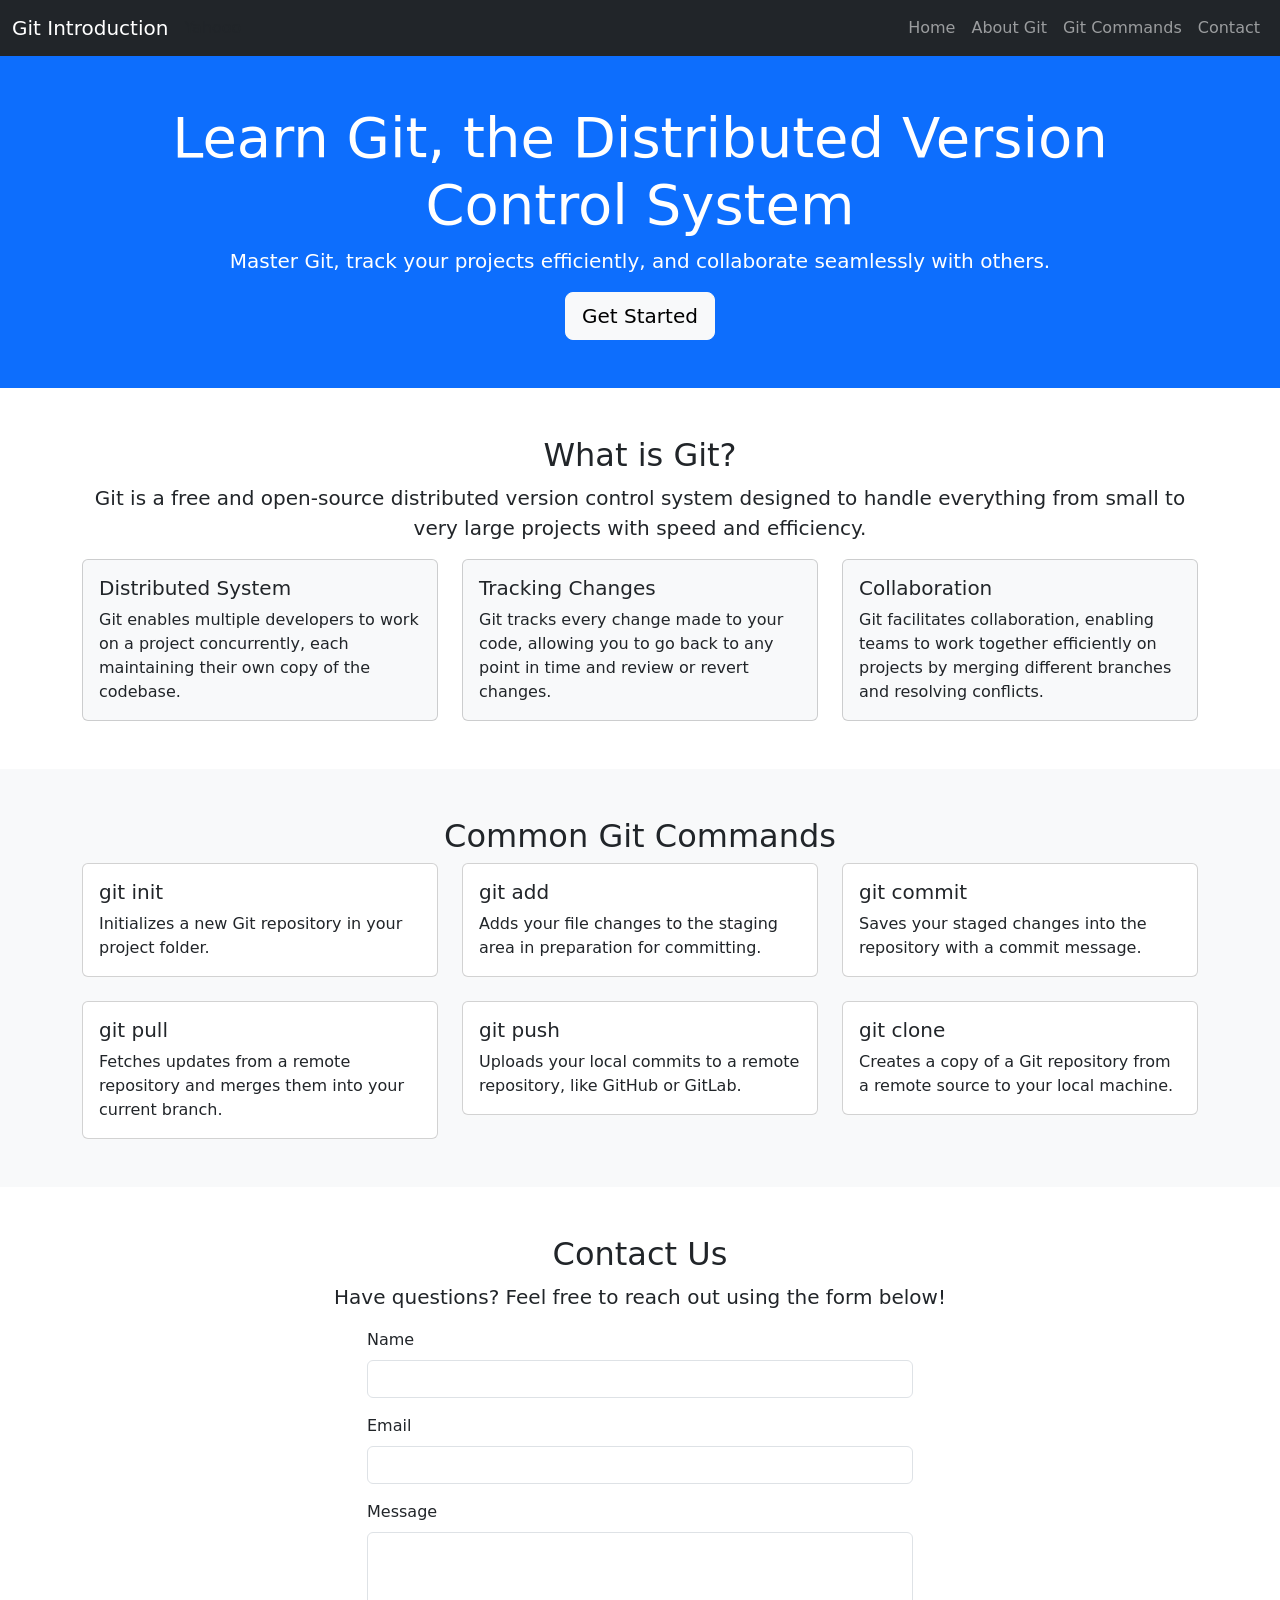
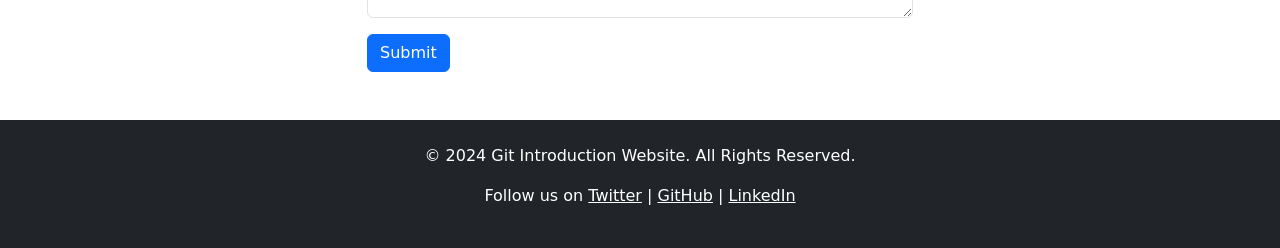
==== index.html @ 1ef81ea2 "Adjust new line" ====
<!DOCTYPE html>
<html lang="en">
<head>
    <meta charset="UTF-8">
    <meta name="viewport" content="width=device-width, initial-scale=1.0">
    <title>Git Introduction</title>
    <!-- Bootstrap CSS -->
    <link href="https://cdn.jsdelivr.net/npm/bootstrap@5.3.0-alpha1/dist/css/bootstrap.min.css" rel="stylesheet">
</head>
<body>
    <!-- Navbar -->
    <nav class="navbar navbar-expand-lg navbar-dark bg-dark">
        <div class="container-fluid">
            <a class="navbar-brand" href="#">Git Introduction</a>
            <a>Yahooo</a>
            <button class="navbar-toggler" type="button" data-bs-toggle="collapse" data-bs-target="#navbarNav" aria-controls="navbarNav" aria-expanded="false" aria-label="Toggle navigation">
                <span class="navbar-toggler-icon"></span>
            </button>
            <div class="collapse navbar-collapse" id="navbarNav">
                <ul class="navbar-nav ms-auto">
                    <li class="nav-item">
                        <a class="nav-link" href="#home">Home</a>
                    </li>
                    <li class="nav-item">
                        <a class="nav-link" href="#about">About Git</a>
                    </li>
                    <li class="nav-item">
                        <a class="nav-link" href="#commands">Git Commands</a>
                    </li>
                    <li class="nav-item">
                        <a class="nav-link" href="#contact">Contact</a>
                    </li>
                </ul>
            </div>
        </div>
    </nav>

    <!-- Hero Section -->
    <section id="home" class="bg-primary text-white text-center p-5">
        <div class="container">
            <h1 class="display-4">Learn Git, the Distributed Version Control System</h1>
            <p class="lead">Master Git, track your projects efficiently, and collaborate seamlessly with others.</p>
            <a href="#about" class="btn btn-light btn-lg">Get Started</a>
        </div>
    </section>

    <!-- About Git Section -->
    <section id="about" class="p-5">
        <div class="container">
            <h2 class="text-center">What is Git?</h2>
            <p class="lead text-center">Git is a free and open-source distributed version control system designed to handle everything from small to very large projects with speed and efficiency.</p>
            <div class="row">
                <div class="col-md-4">
                    <div class="card bg-light">
                        <div class="card-body">
                            <h5 class="card-title">Distributed System</h5>
                            <p class="card-text">Git enables multiple developers to work on a project concurrently, each maintaining their own copy of the codebase.</p>
                        </div>
                    </div>
                </div>
                <div class="col-md-4">
                    <div class="card bg-light">
                        <div class="card-body">
                            <h5 class="card-title">Tracking Changes</h5>
                            <p class="card-text">Git tracks every change made to your code, allowing you to go back to any point in time and review or revert changes.</p>
                        </div>
                    </div>
                </div>
                <div class="col-md-4">
                    <div class="card bg-light">
                        <div class="card-body">
                            <h5 class="card-title">Collaboration</h5>
                            <p class="card-text">Git facilitates collaboration, enabling teams to work together efficiently on projects by merging different branches and resolving conflicts.</p>
                        </div>
                    </div>
                </div>
            </div>
        </div>
    </section>

    <!-- Git Commands Section -->
    <section id="commands" class="bg-light p-5">
        <div class="container">
            <h2 class="text-center">Common Git Commands</h2>
            <div class="row">
                <div class="col-md-4">
                    <div class="card bg-white">
                        <div class="card-body">
                            <h5 class="card-title">git init</h5>
                            <p class="card-text">Initializes a new Git repository in your project folder.</p>
                        </div>
                    </div>
                </div>
                <div class="col-md-4">
                    <div class="card bg-white">
                        <div class="card-body">
                            <h5 class="card-title">git add</h5>
                            <p class="card-text">Adds your file changes to the staging area in preparation for committing.</p>
                        </div>
                    </div>
                </div>
                <div class="col-md-4">
                    <div class="card bg-white">
                        <div class="card-body">
                            <h5 class="card-title">git commit</h5>
                            <p class="card-text">Saves your staged changes into the repository with a commit message.</p>
                        </div>
                    </div>
                </div>
                <div class="col-md-4">
                    <div class="card bg-white mt-4">
                        <div class="card-body">
                            <h5 class="card-title">git pull</h5>
                            <p class="card-text">Fetches updates from a remote repository and merges them into your current branch.</p>
                        </div>
                    </div>
                </div>
                <div class="col-md-4">
                    <div class="card bg-white mt-4">
                        <div class="card-body">
                            <h5 class="card-title">git push</h5>
                            <p class="card-text">Uploads your local commits to a remote repository, like GitHub or GitLab.</p>
                        </div>
                    </div>
                </div>
                <div class="col-md-4">
                    <div class="card bg-white mt-4">
                        <div class="card-body">
                            <h5 class="card-title">git clone</h5>
                            <p class="card-text">Creates a copy of a Git repository from a remote source to your local machine.</p>
                        </div>
                    </div>
                </div>
            </div>
        </div>
    </section>

    <!-- Contact Section -->
    <section id="contact" class="p-5">
        <div class="container">
            <h2 class="text-center">Contact Us</h2>
            <p class="lead text-center">Have questions? Feel free to reach out using the form below!</p>
            <div class="row justify-content-center">
                <div class="col-md-6">
                    <form onsubmit="submitForm(event)">
                        <div class="mb-3">
                            <label for="name" class="form-label">Name</label>
                            <input type="text" class="form-control" id="name" required>
                        </div>
                        <div class="mb-3">
                            <label for="email" class="form-label">Email</label>
                            <input type="email" class="form-control" id="email" required>
                        </div>
                        <div class="mb-3">
                            <label for="message" class="form-label">Message</label>
                            <textarea class="form-control" id="message" rows="3" required></textarea>
                        </div>
                        <button type="submit" class="btn btn-primary">Submit</button>
                    </form>
                </div>
            </div>
        </div>
    </section>

    <!-- Footer -->
    <footer class="bg-dark text-white text-center p-4">
        <p>&copy; 2024 Git Introduction Website. All Rights Reserved.</p>
        <p>Follow us on 
            <a href="https://twitter.com" class="text-white">Twitter</a> | 
            <a href="https://github.com" class="text-white">GitHub</a> | 
            <a href="https://linkedin.com" class="text-white">LinkedIn</a>
        </p>
    </footer>

    <!-- Bootstrap JS and dependencies -->
    <script src="https://cdn.jsdelivr.net/npm/bootstrap@5.3.0-alpha1/dist/js/bootstrap.bundle.min.js"></script>
    <script>
        function submitForm(event) {
            event.preventDefault();
            const name = document.getElementById("name").value;
            const email = document.getElementById("email").value;
            const message = document.getElementById("message").value;

            if (name && email && message) {
                alert("Thank you, " + name + "! Your message has been received.");
                document.querySelector("form").reset();
            } else {
                alert("Please fill out all fields.");
            }
        }
    </script>
</body>
</html>
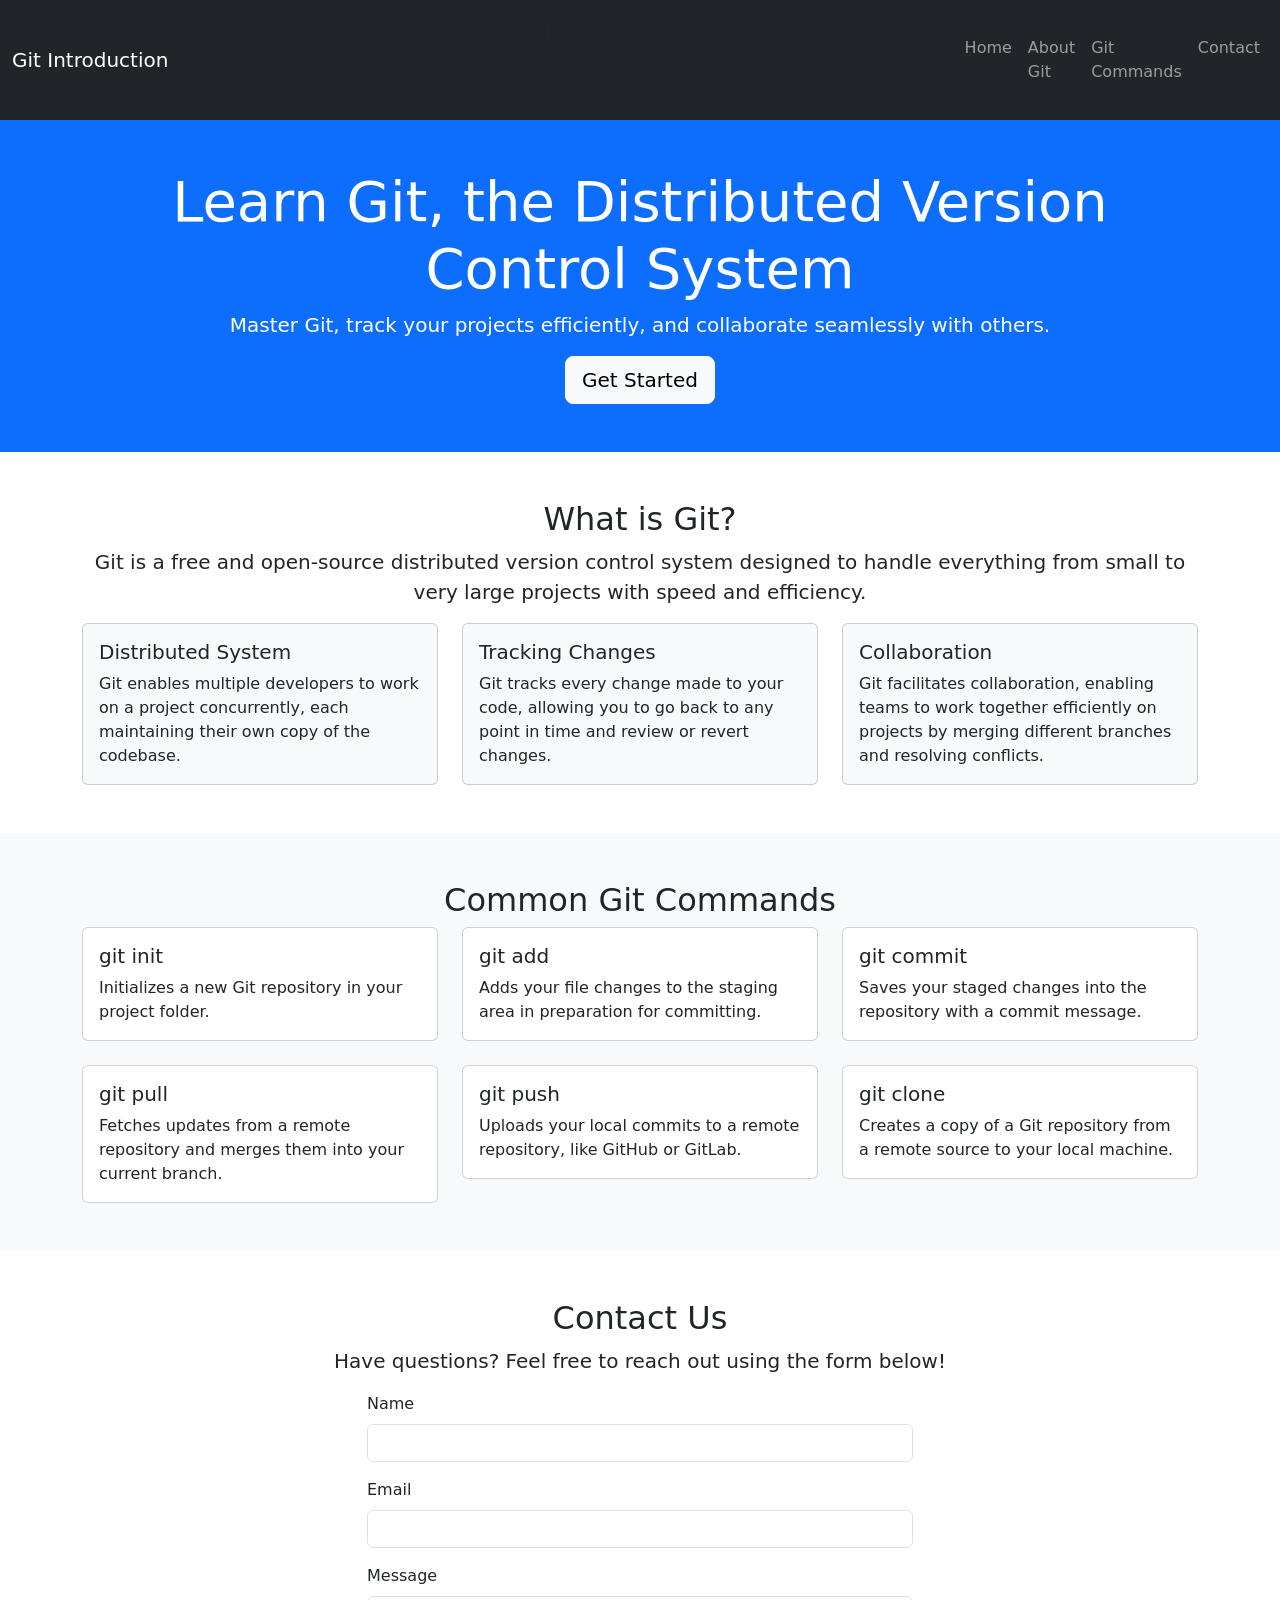
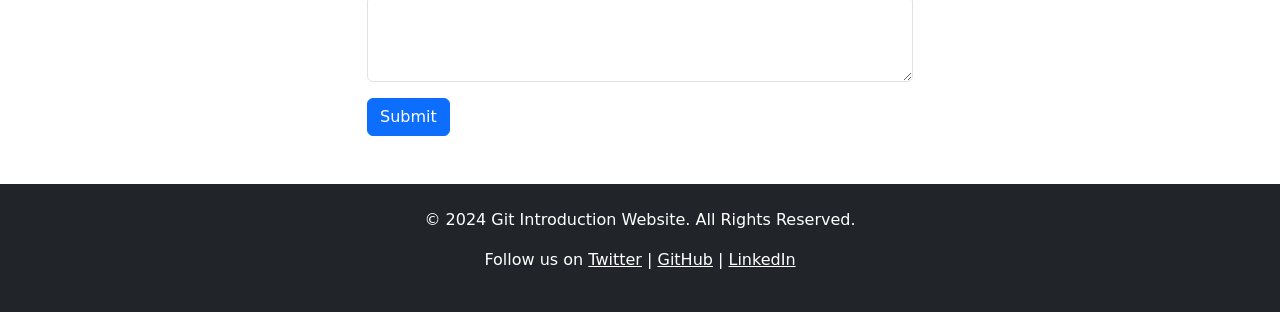
==== commit 5ae899a0: "Resolved Conflict" ====
--- a/index.html
+++ b/index.html
@@ -12,7 +12,11 @@
     <nav class="navbar navbar-expand-lg navbar-dark bg-dark">
         <div class="container-fluid">
             <a class="navbar-brand" href="#">Git Introduction</a>
+<<<<<<< HEAD
             <a>Yahooo</a>
+=======
+            <h1>This line created in branch main</h1>
+>>>>>>> main
             <button class="navbar-toggler" type="button" data-bs-toggle="collapse" data-bs-target="#navbarNav" aria-controls="navbarNav" aria-expanded="false" aria-label="Toggle navigation">
                 <span class="navbar-toggler-icon"></span>
             </button>
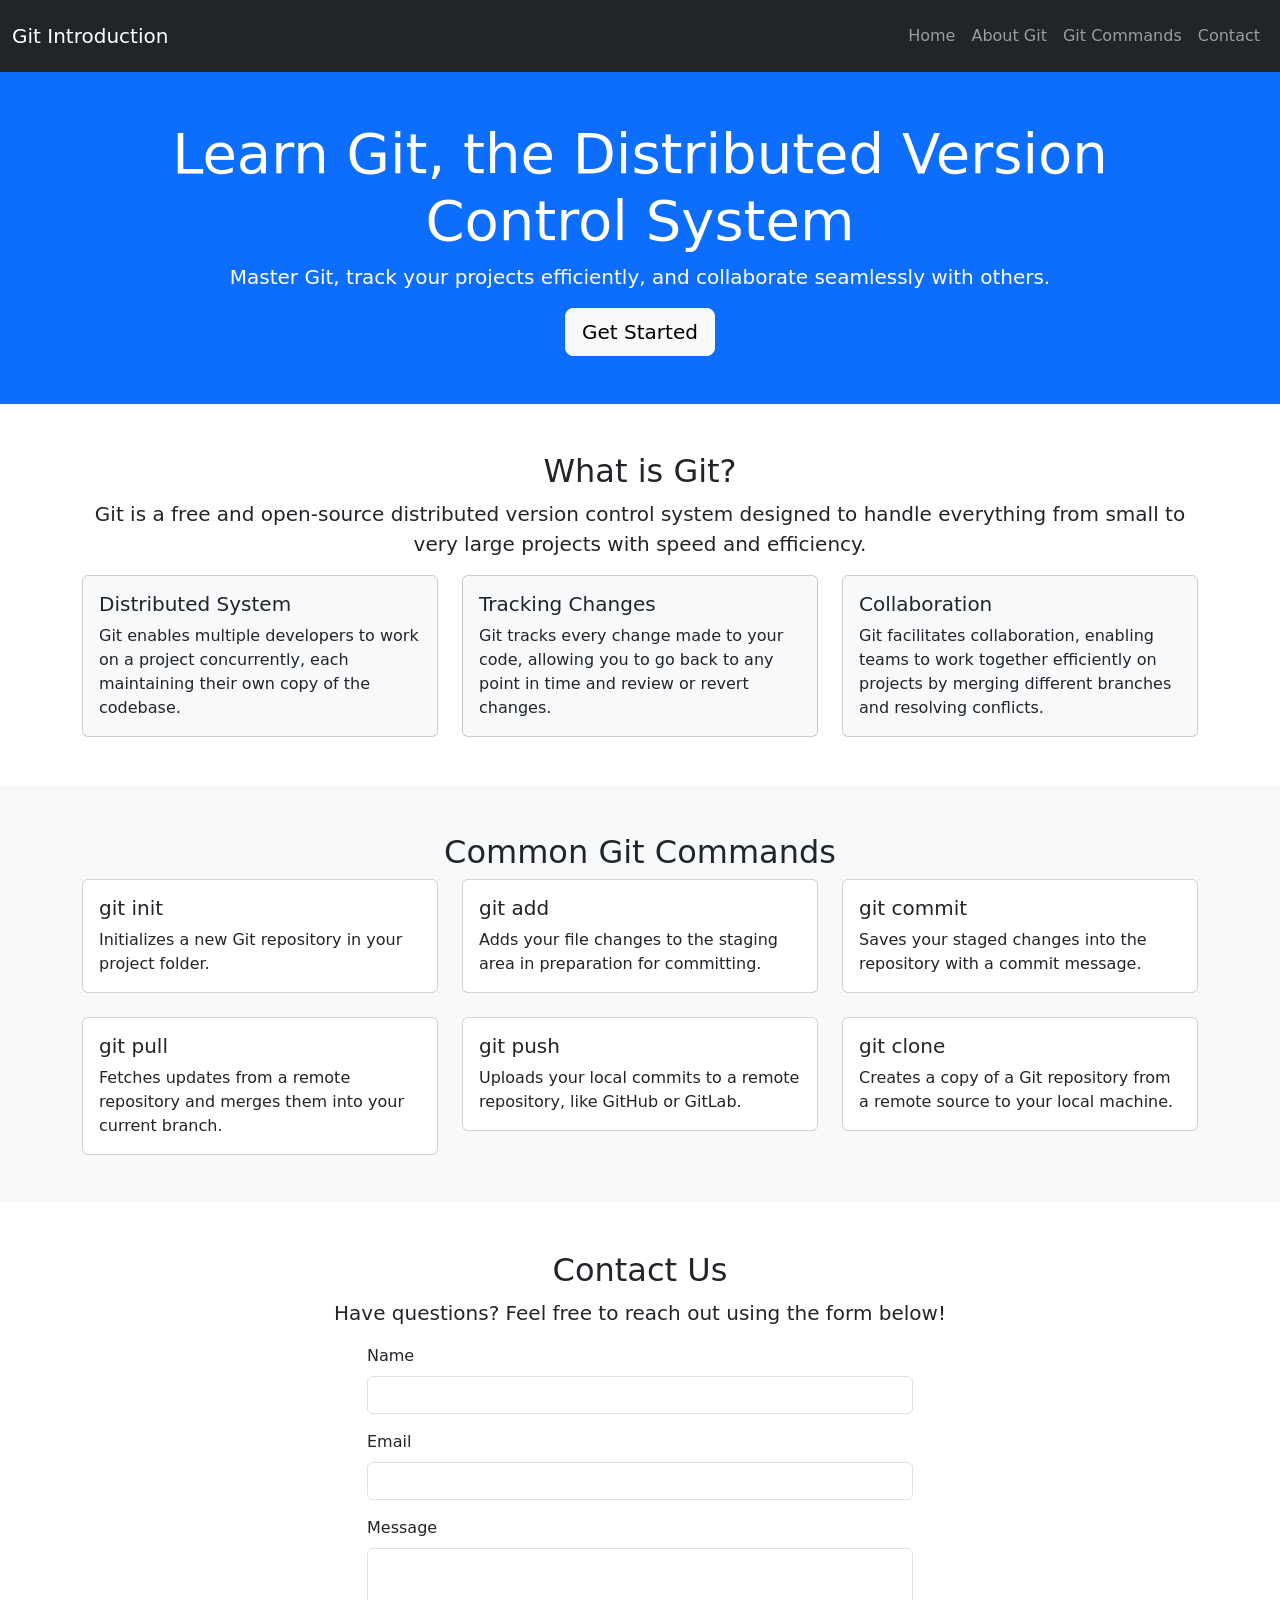
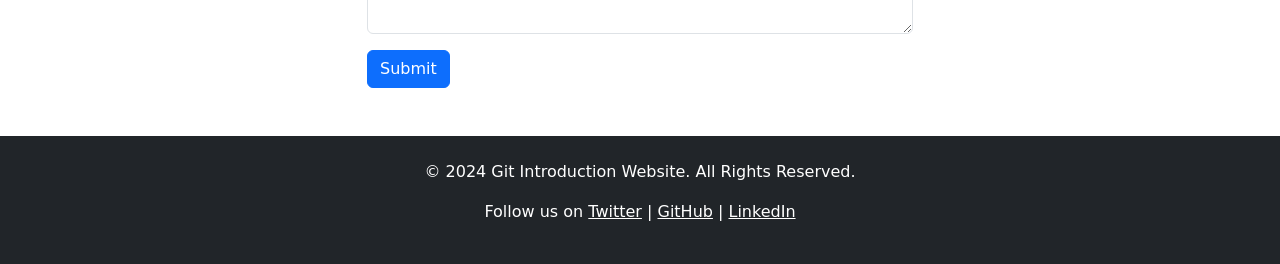
==== commit b7acb626: "Change line" ====
--- a/index.html
+++ b/index.html
@@ -12,11 +12,7 @@
     <nav class="navbar navbar-expand-lg navbar-dark bg-dark">
         <div class="container-fluid">
             <a class="navbar-brand" href="#">Git Introduction</a>
-<<<<<<< HEAD
-            <a>Yahooo</a>
-=======
-            <h1>This line created in branch main</h1>
->>>>>>> main
+            <h1>This line created in branch practice</h1>
             <button class="navbar-toggler" type="button" data-bs-toggle="collapse" data-bs-target="#navbarNav" aria-controls="navbarNav" aria-expanded="false" aria-label="Toggle navigation">
                 <span class="navbar-toggler-icon"></span>
             </button>
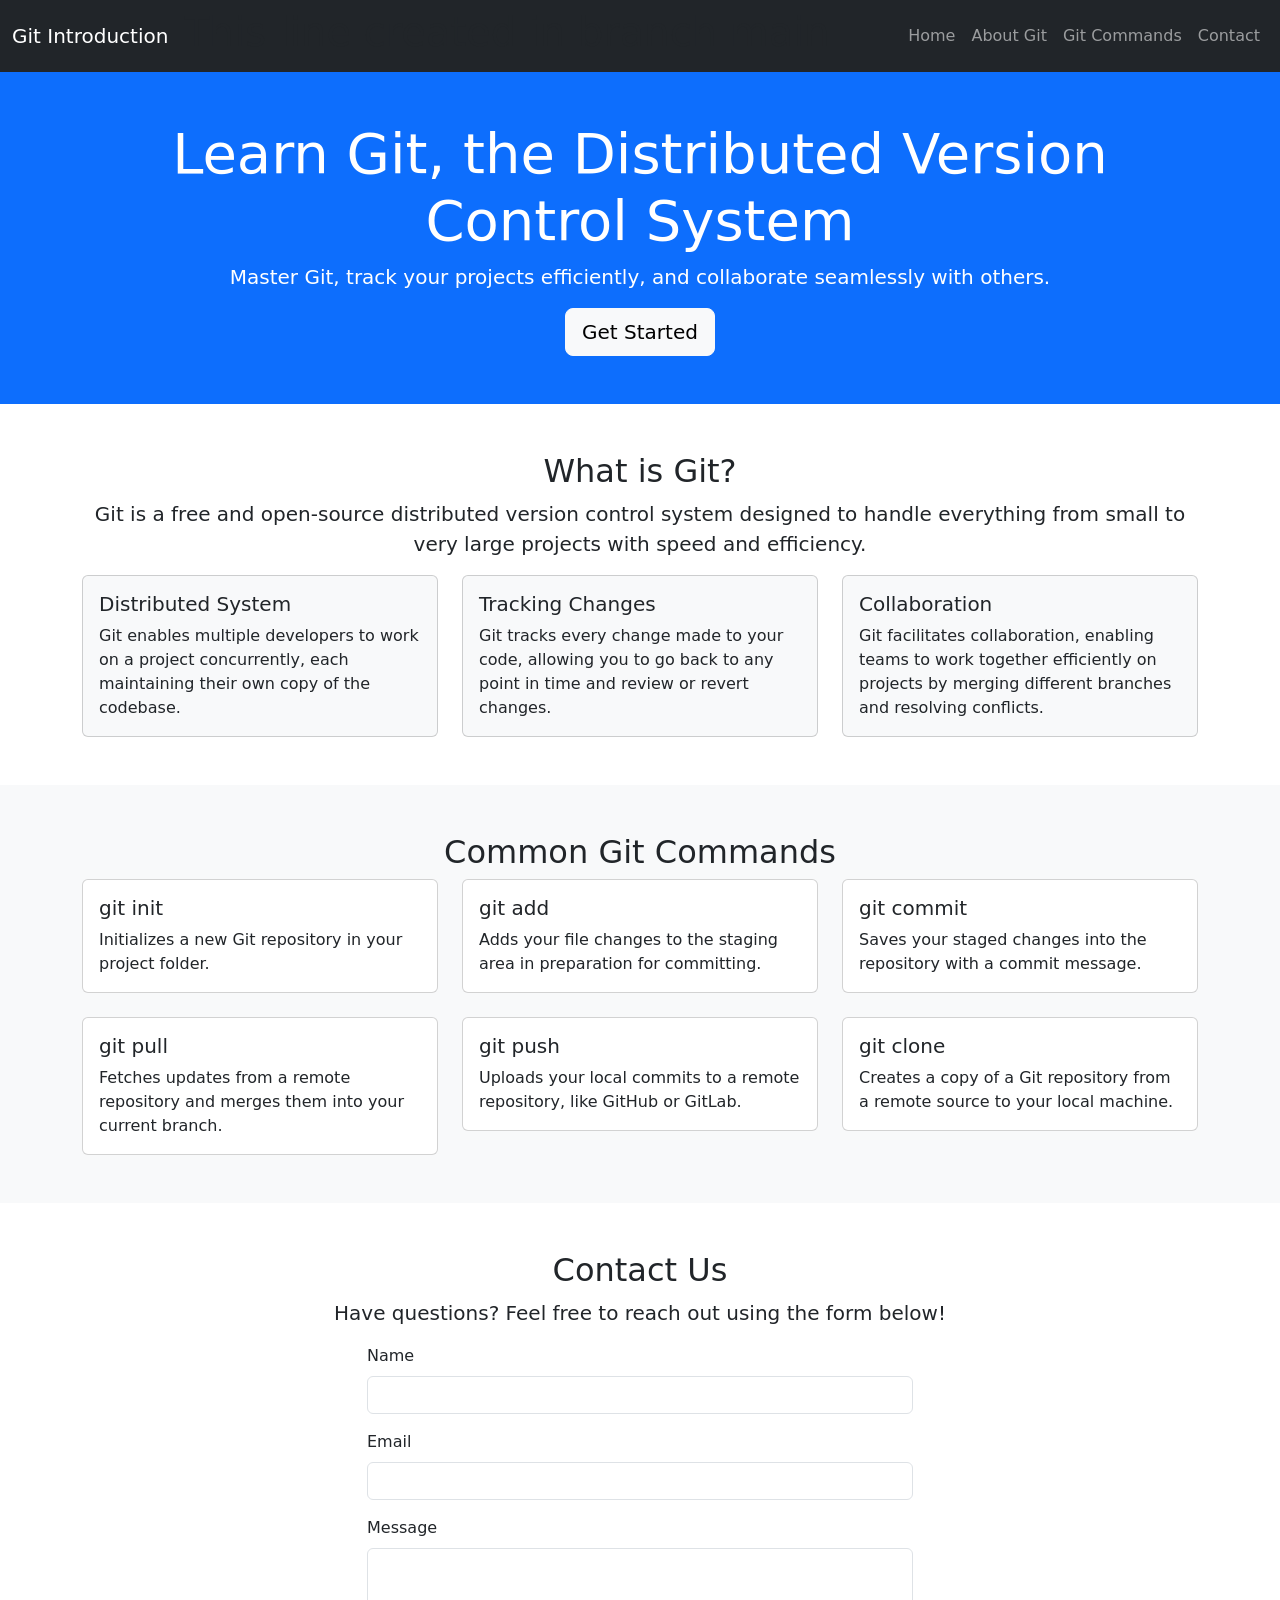
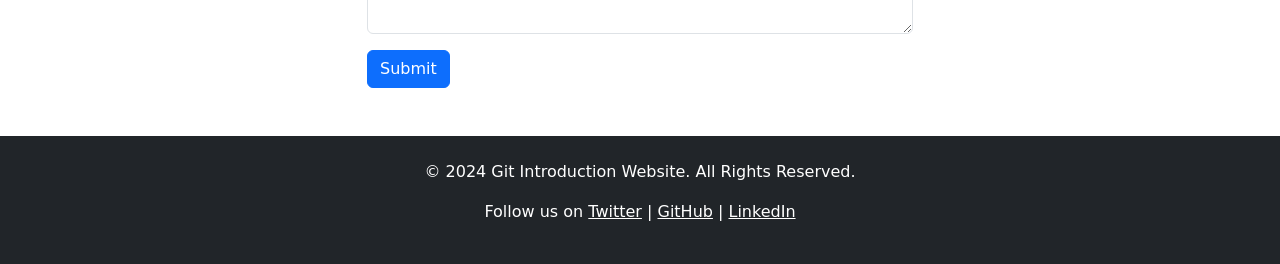
==== commit 47c64953: "Refractor line" ====
--- a/index.html
+++ b/index.html
@@ -12,7 +12,7 @@
     <nav class="navbar navbar-expand-lg navbar-dark bg-dark">
         <div class="container-fluid">
             <a class="navbar-brand" href="#">Git Introduction</a>
-            <h1>This line created in branch practice</h1>
+            <h1>This line created in branch main</h1>
             <button class="navbar-toggler" type="button" data-bs-toggle="collapse" data-bs-target="#navbarNav" aria-controls="navbarNav" aria-expanded="false" aria-label="Toggle navigation">
                 <span class="navbar-toggler-icon"></span>
             </button>
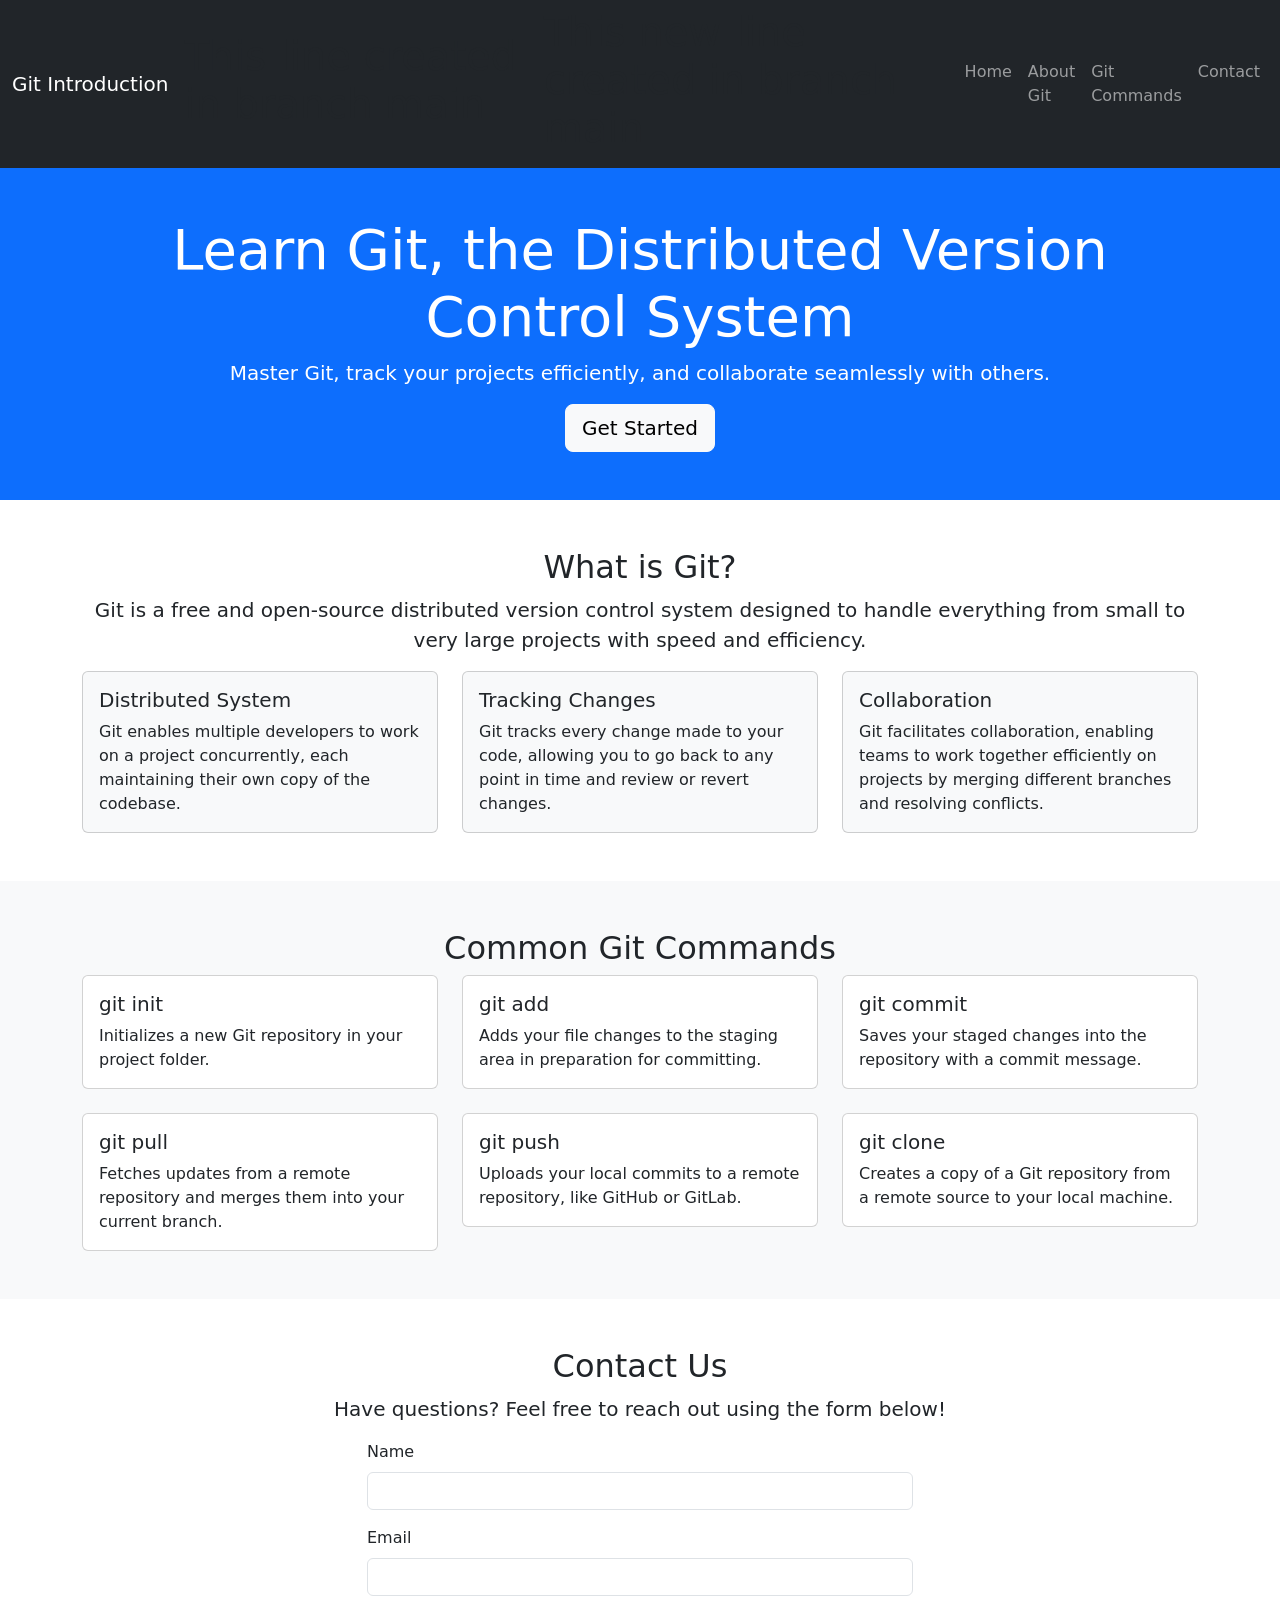
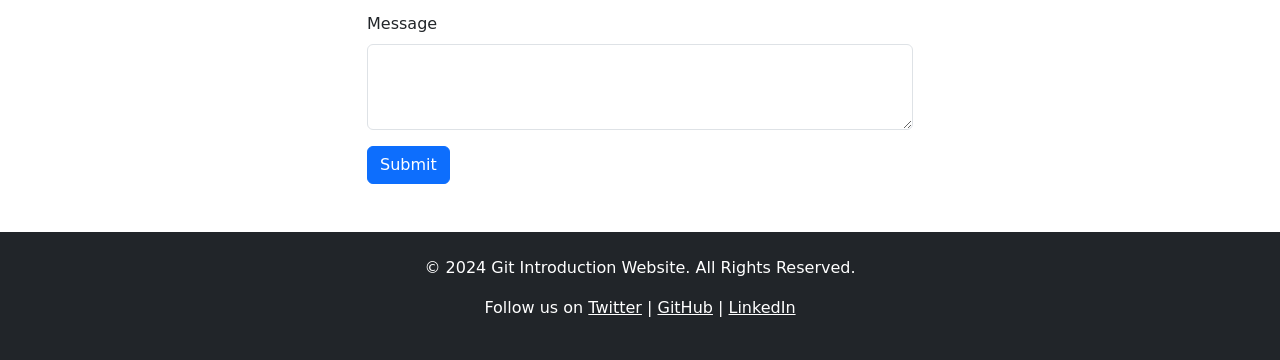
==== commit 12e31a65: "Added new line" ====
--- a/index.html
+++ b/index.html
@@ -13,6 +13,7 @@
         <div class="container-fluid">
             <a class="navbar-brand" href="#">Git Introduction</a>
             <h1>This line created in branch main</h1>
+            <h1>This new line created in branch main</h1>
             <button class="navbar-toggler" type="button" data-bs-toggle="collapse" data-bs-target="#navbarNav" aria-controls="navbarNav" aria-expanded="false" aria-label="Toggle navigation">
                 <span class="navbar-toggler-icon"></span>
             </button>
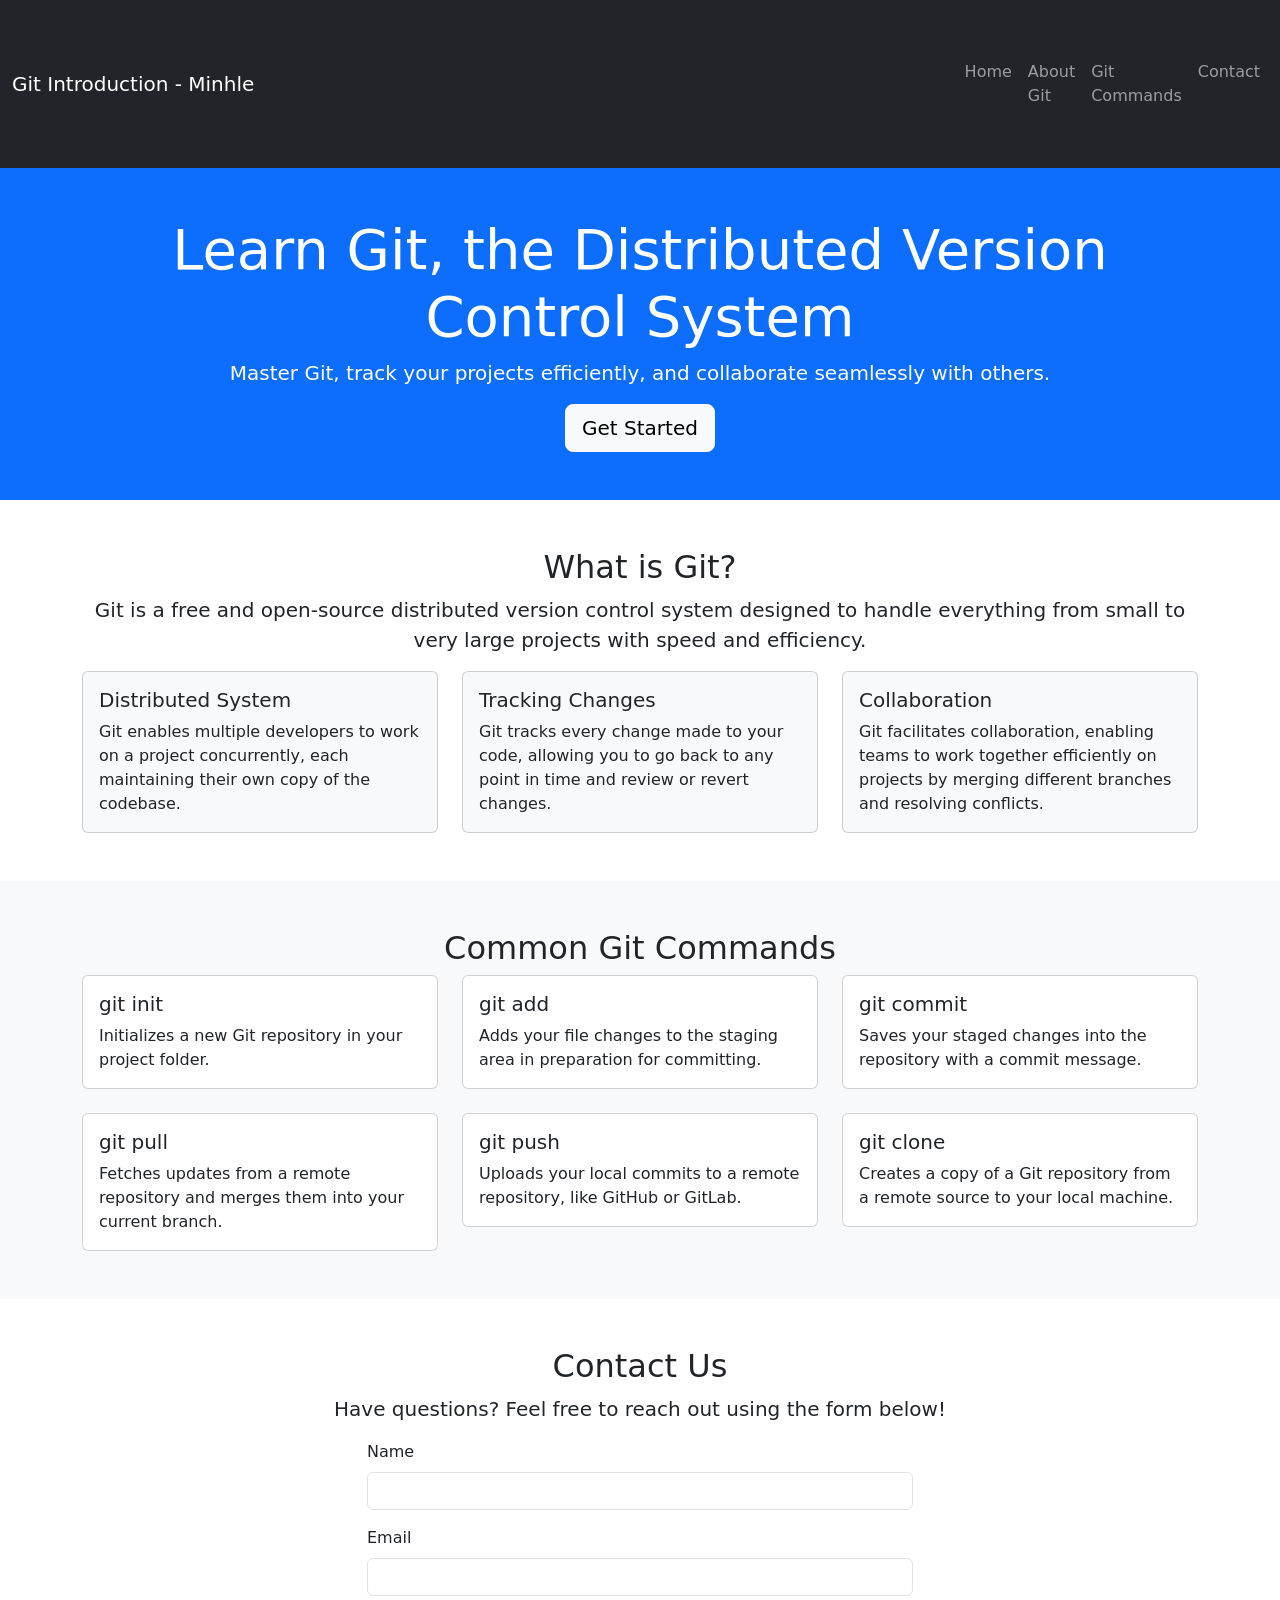
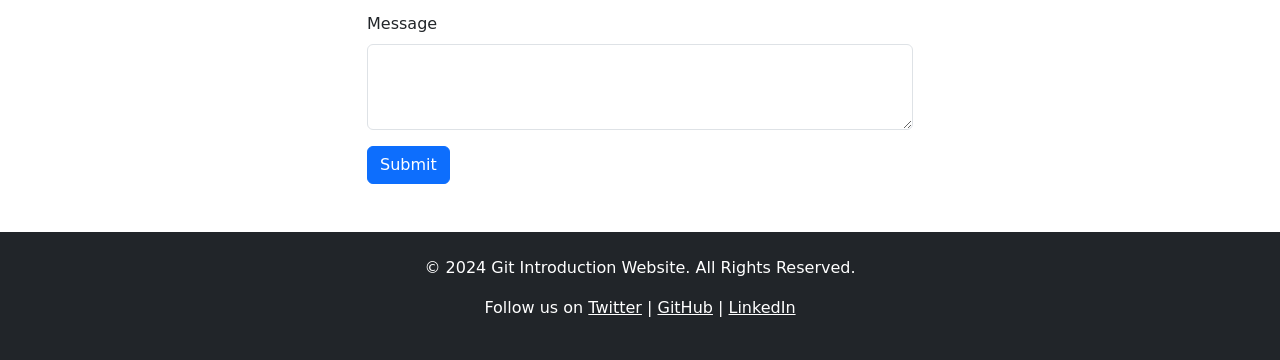
==== commit f7fb4b33: "Design brand" ====
--- a/index.html
+++ b/index.html
@@ -11,7 +11,7 @@
     <!-- Navbar -->
     <nav class="navbar navbar-expand-lg navbar-dark bg-dark">
         <div class="container-fluid">
-            <a class="navbar-brand" href="#">Git Introduction</a>
+            <a class="navbar-brand" href="#">Git Introduction - Minhle</a>
             <h1>This line created in branch main</h1>
             <h1>This new line created in branch main</h1>
             <button class="navbar-toggler" type="button" data-bs-toggle="collapse" data-bs-target="#navbarNav" aria-controls="navbarNav" aria-expanded="false" aria-label="Toggle navigation">
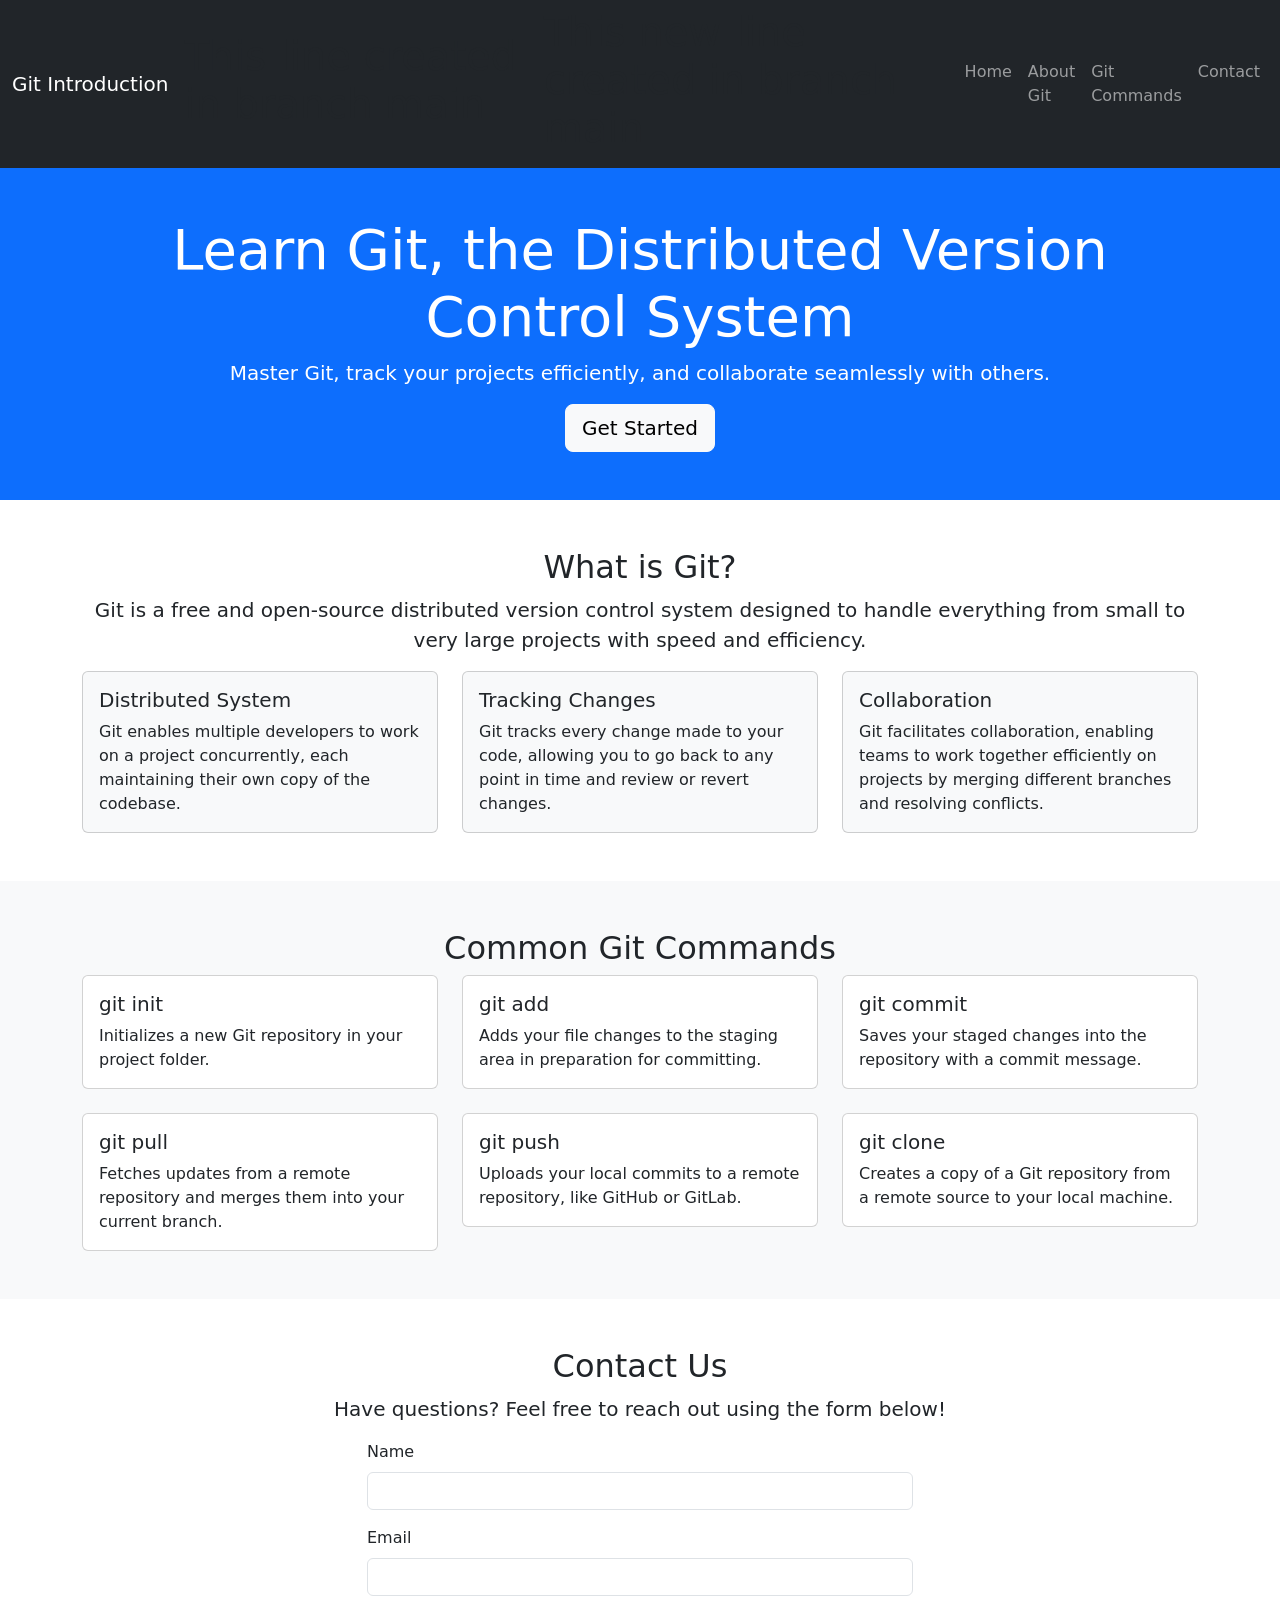
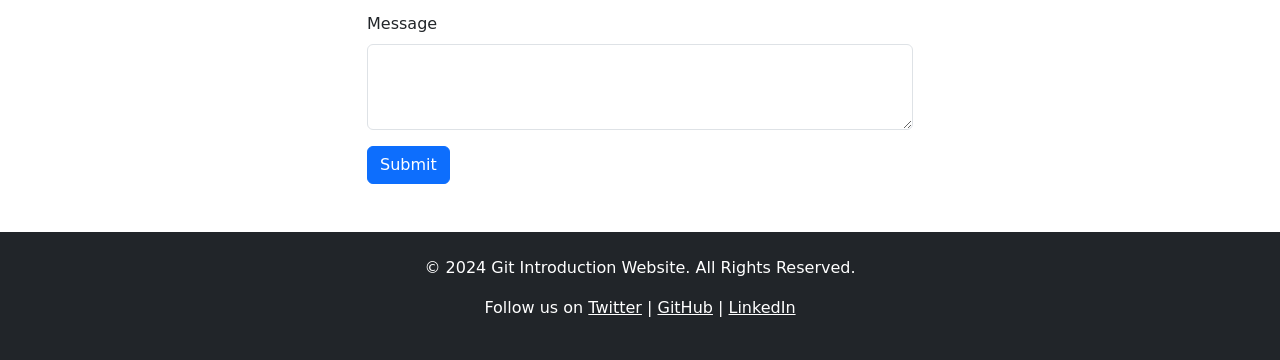
==== commit 1b34f5f0: "up" ====
--- a/index.html
+++ b/index.html
@@ -11,7 +11,7 @@
     <!-- Navbar -->
     <nav class="navbar navbar-expand-lg navbar-dark bg-dark">
         <div class="container-fluid">
-            <a class="navbar-brand" href="#">Git Introduction - Minhle</a>
+            <a class="navbar-brand" href="#">Git Introduction</a>
             <h1>This line created in branch main</h1>
             <h1>This new line created in branch main</h1>
             <button class="navbar-toggler" type="button" data-bs-toggle="collapse" data-bs-target="#navbarNav" aria-controls="navbarNav" aria-expanded="false" aria-label="Toggle navigation">
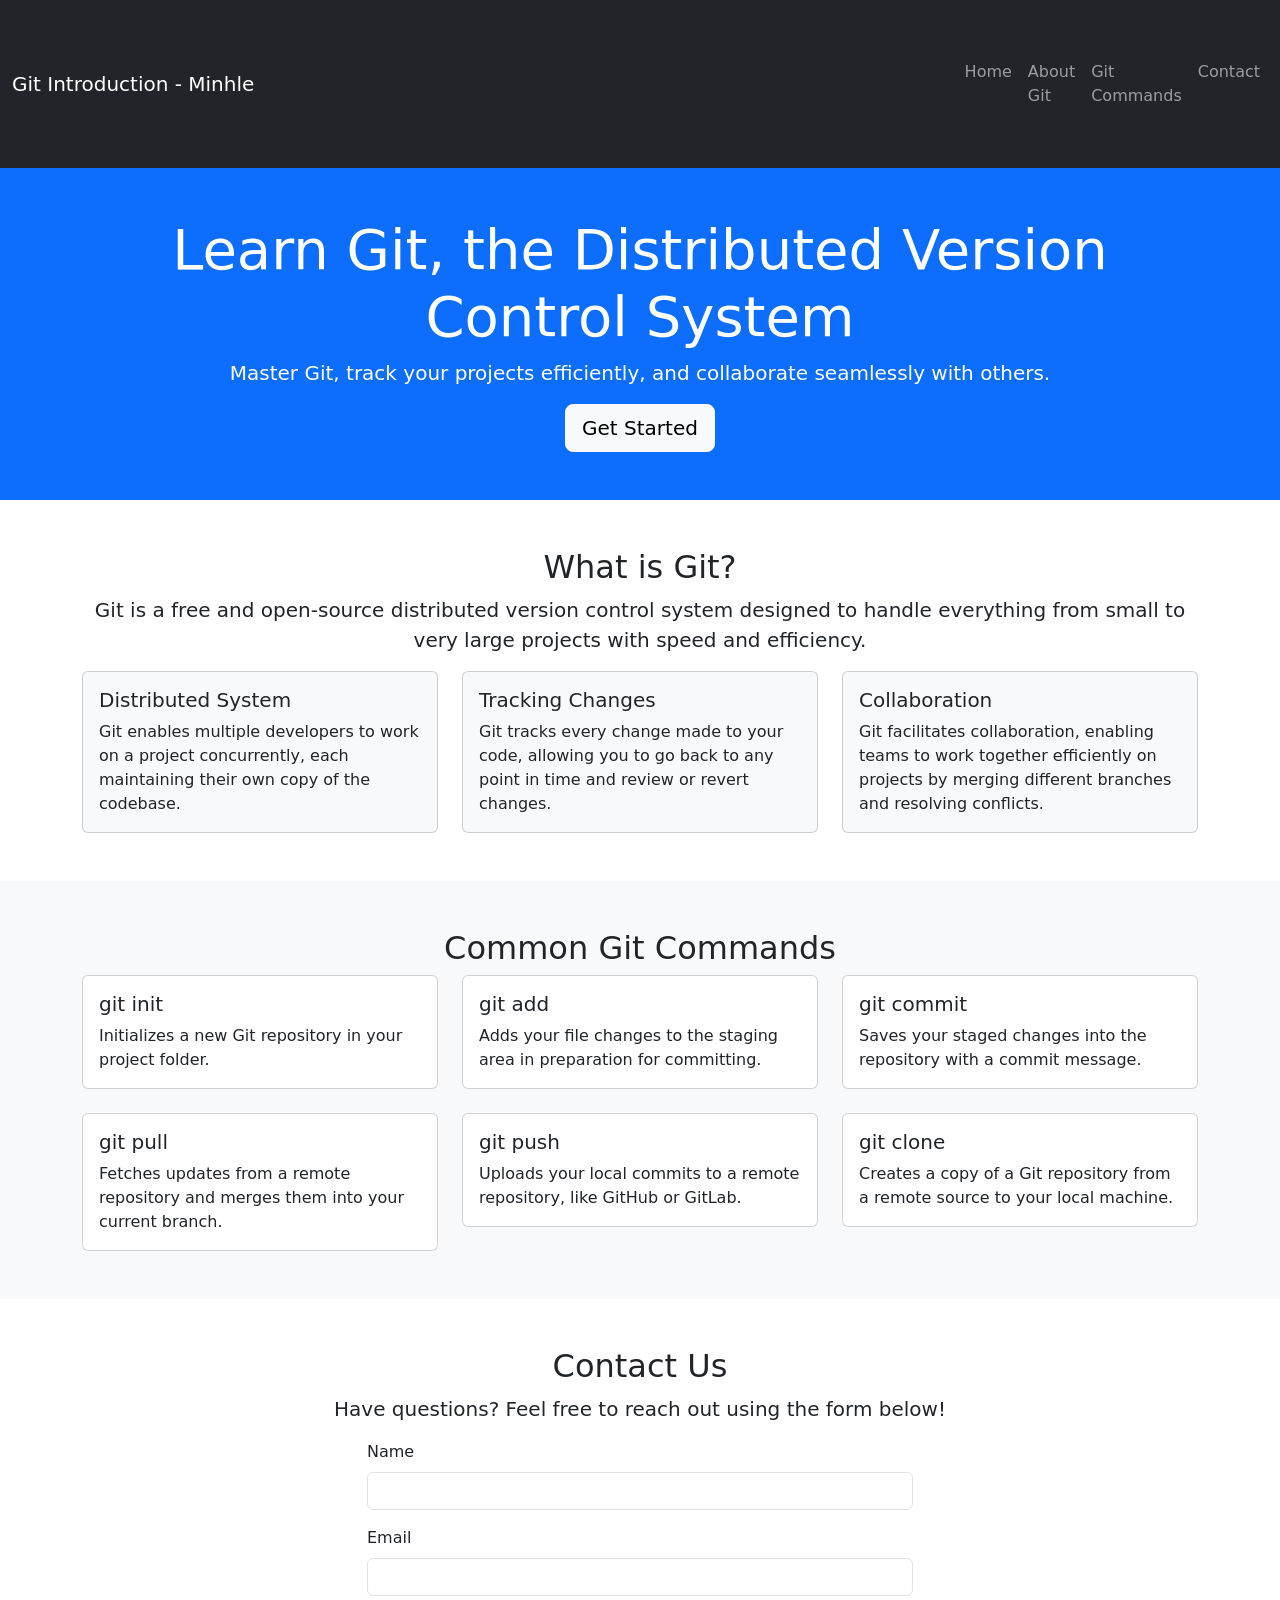
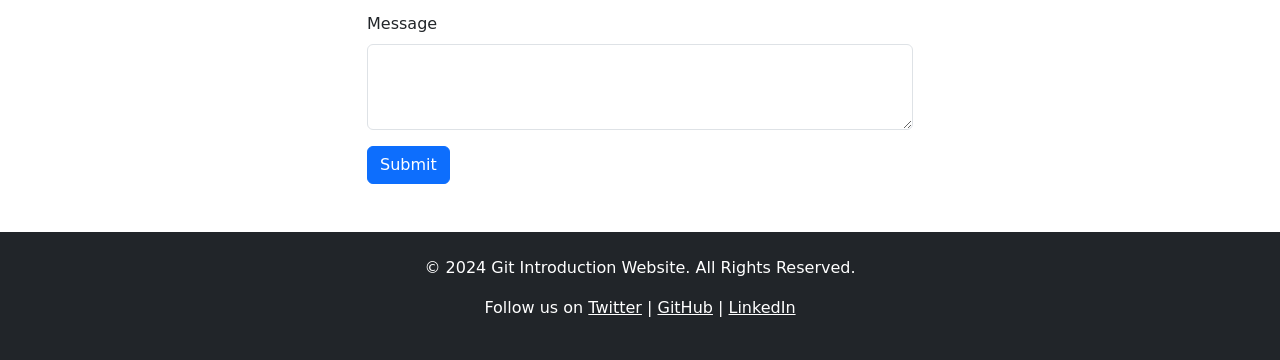
==== commit 7e493e51: "Merge pull request #12 from Hieu-zz/featurn/minhle3107 Featurn/minhle3107" ====
--- a/index.html
+++ b/index.html
@@ -11,7 +11,7 @@
     <!-- Navbar -->
     <nav class="navbar navbar-expand-lg navbar-dark bg-dark">
         <div class="container-fluid">
-            <a class="navbar-brand" href="#">Git Introduction</a>
+            <a class="navbar-brand" href="#">Git Introduction - Minhle</a>
             <h1>This line created in branch main</h1>
             <h1>This new line created in branch main</h1>
             <button class="navbar-toggler" type="button" data-bs-toggle="collapse" data-bs-target="#navbarNav" aria-controls="navbarNav" aria-expanded="false" aria-label="Toggle navigation">
